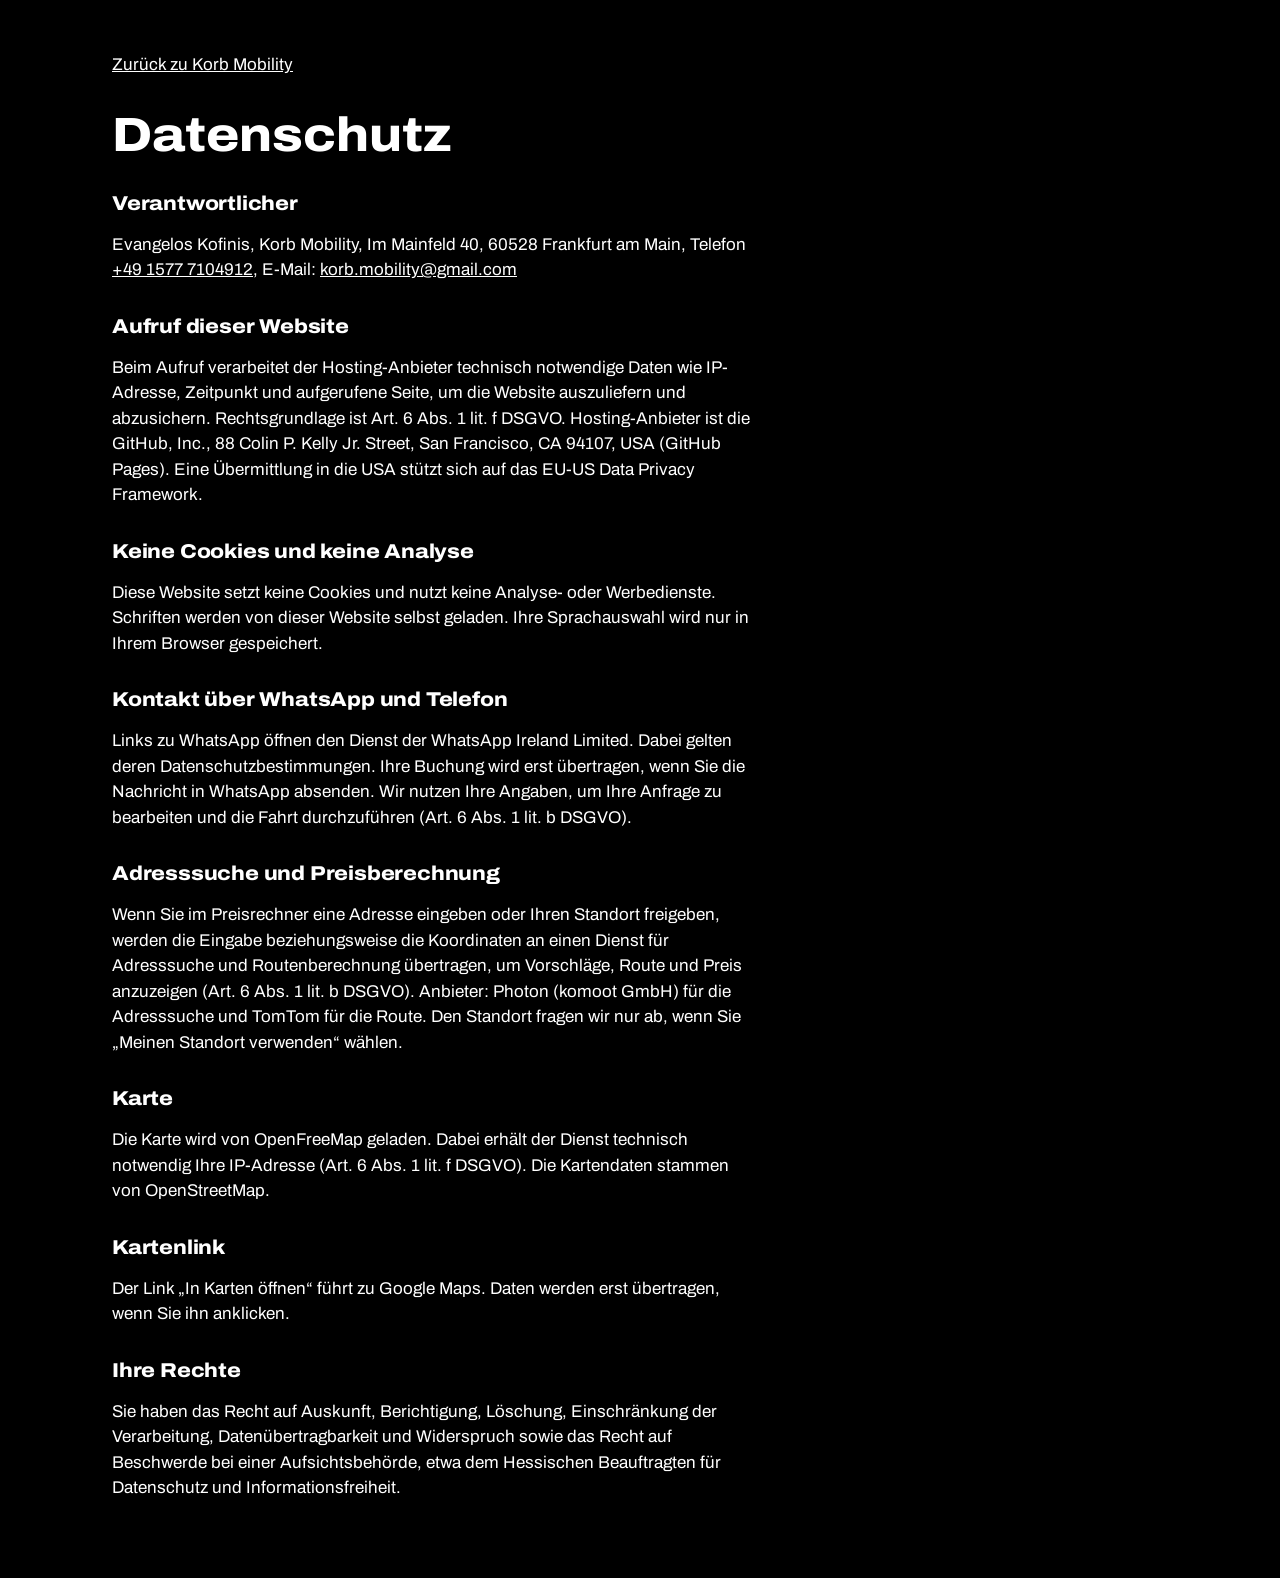
==== docs/datenschutz.html @ 304b6e79 "Publish the site with GitHub Pages Move the site to docs/, name GitHub as the hosting provider and s" ====
<!doctype html>
<html lang="de">
<head>
<meta charset="utf-8">
<meta name="viewport" content="width=device-width, initial-scale=1">
<title>Datenschutz | Korb Mobility</title>
<meta name="robots" content="noindex">
<link rel="icon" href="assets/favicon.svg" type="image/svg+xml">
<link rel="stylesheet" href="styles.css">
</head>
<body>
<main class="wrap legal">
  <a class="back" href="index.html">Zurück zu Korb Mobility</a>
  <h1>Datenschutz</h1>
  <h2>Verantwortlicher</h2>
  <p>Evangelos Kofinis, Korb Mobility, Im Mainfeld 40, 60528 Frankfurt am Main, Telefon <a href="tel:+4915777104912">+49 1577 7104912</a>, E-Mail: <a href="mailto:korb.mobility@gmail.com">korb.mobility@gmail.com</a></p>

  <h2>Aufruf dieser Website</h2>
  <p>Beim Aufruf verarbeitet der Hosting-Anbieter technisch notwendige Daten wie IP-Adresse, Zeitpunkt und aufgerufene Seite, um die Website auszuliefern und abzusichern. Rechtsgrundlage ist Art. 6 Abs. 1 lit. f DSGVO. Hosting-Anbieter ist die GitHub, Inc., 88 Colin P. Kelly Jr. Street, San Francisco, CA 94107, USA (GitHub Pages). Eine Übermittlung in die USA stützt sich auf das EU-US Data Privacy Framework.</p>

  <h2>Keine Cookies und keine Analyse</h2>
  <p>Diese Website setzt keine Cookies und nutzt keine Analyse- oder Werbedienste. Schriften werden von dieser Website selbst geladen. Ihre Sprachauswahl wird nur in Ihrem Browser gespeichert.</p>

  <h2>Kontakt über WhatsApp und Telefon</h2>
  <p>Links zu WhatsApp öffnen den Dienst der WhatsApp Ireland Limited. Dabei gelten deren Datenschutzbestimmungen. Ihre Buchung wird erst übertragen, wenn Sie die Nachricht in WhatsApp absenden. Wir nutzen Ihre Angaben, um Ihre Anfrage zu bearbeiten und die Fahrt durchzuführen (Art. 6 Abs. 1 lit. b DSGVO).</p>

  <h2>Adresssuche und Preisberechnung</h2>
  <p>Wenn Sie im Preisrechner eine Adresse eingeben oder Ihren Standort freigeben, werden die Eingabe beziehungsweise die Koordinaten an einen Dienst für Adresssuche und Routenberechnung übertragen, um Vorschläge, Route und Preis anzuzeigen (Art. 6 Abs. 1 lit. b DSGVO). Anbieter: Photon (komoot GmbH) für die Adresssuche und TomTom für die Route. Den Standort fragen wir nur ab, wenn Sie „Meinen Standort verwenden“ wählen.</p>

  <h2>Karte</h2>
  <p>Die Karte wird von OpenFreeMap geladen. Dabei erhält der Dienst technisch notwendig Ihre IP-Adresse (Art. 6 Abs. 1 lit. f DSGVO). Die Kartendaten stammen von OpenStreetMap.</p>

  <h2>Kartenlink</h2>
  <p>Der Link „In Karten öffnen“ führt zu Google Maps. Daten werden erst übertragen, wenn Sie ihn anklicken.</p>

  <h2>Ihre Rechte</h2>
  <p>Sie haben das Recht auf Auskunft, Berichtigung, Löschung, Einschränkung der Verarbeitung, Datenübertragbarkeit und Widerspruch sowie das Recht auf Beschwerde bei einer Aufsichtsbehörde, etwa dem Hessischen Beauftragten für Datenschutz und Informationsfreiheit.</p>
</main>
</body>
</html>
---- docs/styles.css ----
@font-face {
  font-family: "Archivo";
  src: url("assets/fonts/archivo.woff2") format("woff2");
  font-weight: 100 900;
  font-stretch: 62% 125%;
  font-display: swap;
}

:root {
  --mint: #3ddc84;
  --bg: #000;
  --fg: #fff;
  --muted: #a3a3a3;
  --line: #2e2e2e;
  --panel: #141414;
  --gutter: 16px;
}

* { box-sizing: border-box; }
[hidden] { display: none !important; }
html { -webkit-text-size-adjust: 100%; scroll-behavior: smooth; }
body {
  margin: 0;
  background: var(--bg);
  color: var(--fg);
  font: 400 17px/1.5 "Archivo", "Helvetica Neue", Arial, sans-serif;
  overflow-x: hidden;
}
.wrap { width: 100%; max-width: 1120px; margin-inline: auto; padding-inline: var(--gutter); }
a { color: inherit; }
:focus-visible { outline: 3px solid var(--mint); outline-offset: 3px; }

/* Language */
.topbar { position: absolute; top: 0; right: 0; z-index: 2; padding: 12px var(--gutter); }
.lang button {
  appearance: none; background: none; border: 0; color: inherit; opacity: .6;
  font: 600 14px/1 "Archivo", sans-serif; min-width: 44px; min-height: 44px; cursor: pointer;
}
.lang button[aria-pressed="true"] { opacity: 1; text-decoration: underline; text-underline-offset: 4px; }

/* Hero and wordmark */
.hero { position: relative; padding-block: 72px 40px; }
.mark { display: inline-block; margin: 0; font-weight: inherit; font-size: min(23.4vw, 268px); line-height: .8; }
.mark-row { display: flex; align-items: baseline; }
.mark-word { font-weight: 800; font-stretch: 125%; letter-spacing: -.02em; text-transform: uppercase; }
.mark-dot {
  flex: none; width: .21em; height: .21em; margin-left: .07em;
  border-radius: 50%; background: var(--mint);
  animation: arrive 1.1s cubic-bezier(.16, .84, .3, 1) .15s both;
}
.mark-sub {
  display: flex; justify-content: space-between; margin-top: .2em;
  font-size: .225em; line-height: 1; font-weight: 400; font-stretch: 125%; text-transform: uppercase;
}
@keyframes arrive {
  from { transform: translateX(-110vw); }
  to { transform: none; }
}
.tagline { margin: 28px 0 24px; font-size: clamp(20px, 2.4vw, 28px); line-height: 1.25; font-weight: 500; max-width: 26em; text-wrap: balance; }

/* Buttons */
.actions { display: grid; gap: 10px; }
.btn {
  display: inline-flex; align-items: center; justify-content: center; gap: 12px;
  min-height: 58px; padding: 12px 22px; border: 2px solid var(--fg); border-radius: 999px;
  background: transparent; color: inherit; cursor: pointer;
  font: 600 18px/1.15 "Archivo", sans-serif; text-decoration: none; text-align: center;
  transition: background-color .15s, color .15s;
}
.btn svg { width: 24px; height: 24px; flex: none; fill: currentColor; }
.btn:hover { background: var(--fg); color: var(--bg); }
.btn-main, .btn-main:hover { background: var(--mint); border-color: var(--mint); color: #000; }
.btn-main:hover { filter: brightness(1.08); }
.btn:active { transform: translateY(1px); }
.btn-small { min-height: 46px; padding: 8px 18px; font-size: 16px; border-width: 1.5px; }

.number { display: flex; flex-wrap: wrap; align-items: center; justify-content: space-between; gap: 2px 16px; margin: 18px 0 0; font-size: 18px; font-weight: 600; font-variant-numeric: tabular-nums; }
.link-btn {
  appearance: none; background: none; border: 0; padding: 12px 0; color: inherit; cursor: pointer;
  font: 400 15px/1 "Archivo", sans-serif; text-decoration: underline; text-underline-offset: 3px; text-align: left;
}

/* Sections */
.band { border-top: 1px solid var(--line); padding-block: 40px; }
.grid { display: grid; gap: 18px; }
h2 { margin: 0; font-size: 26px; line-height: 1.15; font-weight: 800; font-stretch: 112%; letter-spacing: -.01em; }
.lead { margin: 0 0 12px; font-size: 21px; line-height: 1.35; font-weight: 500; font-style: normal; max-width: 34em; }
.band p { max-width: 38em; }
.small { color: var(--muted); font-size: 14.5px; margin: 0; }
.todo { background: #fde047; color: #000; padding: 0 .25em; box-decoration-break: clone; -webkit-box-decoration-break: clone; }

.facts { margin: 0; }
.facts div { display: grid; grid-template-columns: 6.5em 1fr; gap: 12px; padding-block: 12px; border-top: 1px solid var(--line); }
.facts div:first-child { border-top: 0; padding-top: 0; }
.facts dt { color: var(--muted); }
.facts dd { margin: 0; }

.plain { list-style: none; margin: 0; padding: 0; }
.plain li { padding-block: 12px; border-top: 1px solid var(--line); max-width: 38em; }
.plain li:first-child { border-top: 0; padding-top: 0; }

.steps { list-style: none; counter-reset: s; margin: 0; padding: 0; display: grid; gap: 14px; }
.steps li { counter-increment: s; display: grid; grid-template-columns: 34px 1fr; gap: 12px; align-items: baseline; }
.steps li::before { content: counter(s); font-weight: 800; color: var(--mint); font-size: 22px; font-variant-numeric: tabular-nums; }

.faq details { border-top: 1px solid var(--line); }
.faq details:first-child { border-top: 0; }
.faq summary { min-height: 52px; padding-block: 13px; font-weight: 600; cursor: pointer; }
.faq details:first-child summary { padding-top: 0; min-height: 0; padding-bottom: 13px; }
.faq details p { margin: 0 0 16px; }

/* Price calculator */
.form { display: grid; grid-template-columns: repeat(2, 1fr); gap: 14px 10px; align-content: start; min-width: 0; }
.f-wide { grid-column: 1 / -1; }
.field { position: relative; display: grid; gap: 6px; min-width: 0; }
.field > label, .form > label { font-size: 15px; font-weight: 600; }
.form > label { display: grid; gap: 6px; min-width: 0; }
.form input, .form select {
  width: 100%; min-width: 0; min-height: 50px; padding: 10px 12px;
  border: 1.5px solid var(--muted); border-radius: 10px; background: #000; color: inherit;
  font: 400 17px/1.2 "Archivo", sans-serif; color-scheme: dark;
}
.form input::placeholder { color: var(--muted); }
.form label.check { display: flex; align-items: center; gap: 10px; font-weight: 500; }
.form .check input { width: 22px; min-height: 22px; height: 22px; flex: none; accent-color: var(--mint); }
.field .link-btn { justify-self: start; padding: 6px 0; font-size: 14.5px; }

.suggest {
  position: absolute; z-index: 5; top: 82px; left: 0; right: 0; margin: 0; padding: 4px; list-style: none;
  background: var(--panel); border: 1px solid #444; border-radius: 10px;
}
.suggest li { padding: 11px 10px; border-radius: 6px; cursor: pointer; font-size: 16px; line-height: 1.25; }
.suggest li:hover, .suggest li[aria-selected="true"] { background: #2a2a2a; }

.map { position: relative; height: 280px; border-radius: 14px; overflow: hidden; background: var(--panel); }
.map.off { display: none; }
.map .maplibregl-ctrl-attrib, .map .maplibregl-ctrl-attrib a { color: #111; }
.chips { display: flex; flex-wrap: wrap; gap: 8px; }
.chips button {
  min-height: 40px; padding: 6px 14px; border: 1px solid #555; border-radius: 999px; background: none; color: inherit;
  font: 500 15px/1 "Archivo", sans-serif; cursor: pointer;
}
.chips button:hover { border-color: var(--fg); }
.status { margin: 0; color: var(--muted); font-size: 15px; }
.status:empty { display: none; }

.price-box { padding: 16px; background: var(--panel); border-radius: 14px; }
.price { margin: 0; font-size: clamp(44px, 12vw, 64px); line-height: 1; font-weight: 800; font-stretch: 112%; letter-spacing: -.02em; font-variant-numeric: tabular-nums; }
.trip { margin: 8px 0 4px; font-weight: 500; }

.row { display: flex; flex-wrap: wrap; gap: 8px; margin: 18px 0 0; }

.qr { display: flex; gap: 32px; }
.qr figure { margin: 0; width: 176px; }
.qr img { display: block; width: 176px; height: 176px; background: #fff; border: 1px solid var(--line); }
.qr figcaption { margin-top: 10px; font-size: 15px; }
.only-desktop { display: none; }

.foot { border-top: 1px solid var(--line); padding-block: 26px 40px; font-size: 15px; }
.foot-row { display: flex; flex-wrap: wrap; gap: 8px 24px; }
.foot-row span { margin-right: auto; font-weight: 700; }

.toast {
  position: fixed; left: 50%; bottom: 40px; transform: translate(-50%, 16px); z-index: 7;
  padding: 10px 18px; border-radius: 999px; background: var(--mint); color: #000; font-weight: 600;
  opacity: 0; pointer-events: none; transition: opacity .18s, transform .18s; white-space: nowrap;
}
.toast.on { opacity: 1; transform: translate(-50%, 0); }

body[data-licensed="false"] .when-licensed,
body[data-licensed="true"] .when-unlicensed { display: none; }

/* Preview only */
.preview-bar {
  display: flex; flex-wrap: wrap; align-items: center; gap: 6px 12px; padding: 8px var(--gutter);
  background: #1d4ed8; color: #fff; font-size: 13px; font-weight: 600;
}
.preview-bar label { display: inline-flex; gap: 6px; align-items: center; }

/* Legal pages */
.legal { padding-block: 40px 60px; }
.legal .back { display: inline-block; padding-block: 12px; margin-bottom: 20px; }
.legal h1 { margin: 0 0 24px; font-size: clamp(32px, 6vw, 48px); line-height: 1.05; font-weight: 800; font-stretch: 112%; }
.legal h2 { margin: 32px 0 8px; font-size: 20px; }
.legal p, .legal li { max-width: 38em; }

@media (min-width: 620px) {
  .actions { grid-template-columns: 1.4fr 1fr 1fr; }
  .number { justify-content: flex-start; }
}
@media (min-width: 860px) {
  :root { --gutter: 32px; }
  .hero { padding-block: 88px 56px; }
  .band { padding-block: 64px; }
  .grid { grid-template-columns: 4fr 8fr; gap: 32px; }
  h2 { font-size: 30px; }
  .only-desktop { display: block; }
}

@media (prefers-reduced-motion: reduce) {
  html { scroll-behavior: auto; }
  *, *::before, *::after { animation: none !important; transition: none !important; }
}
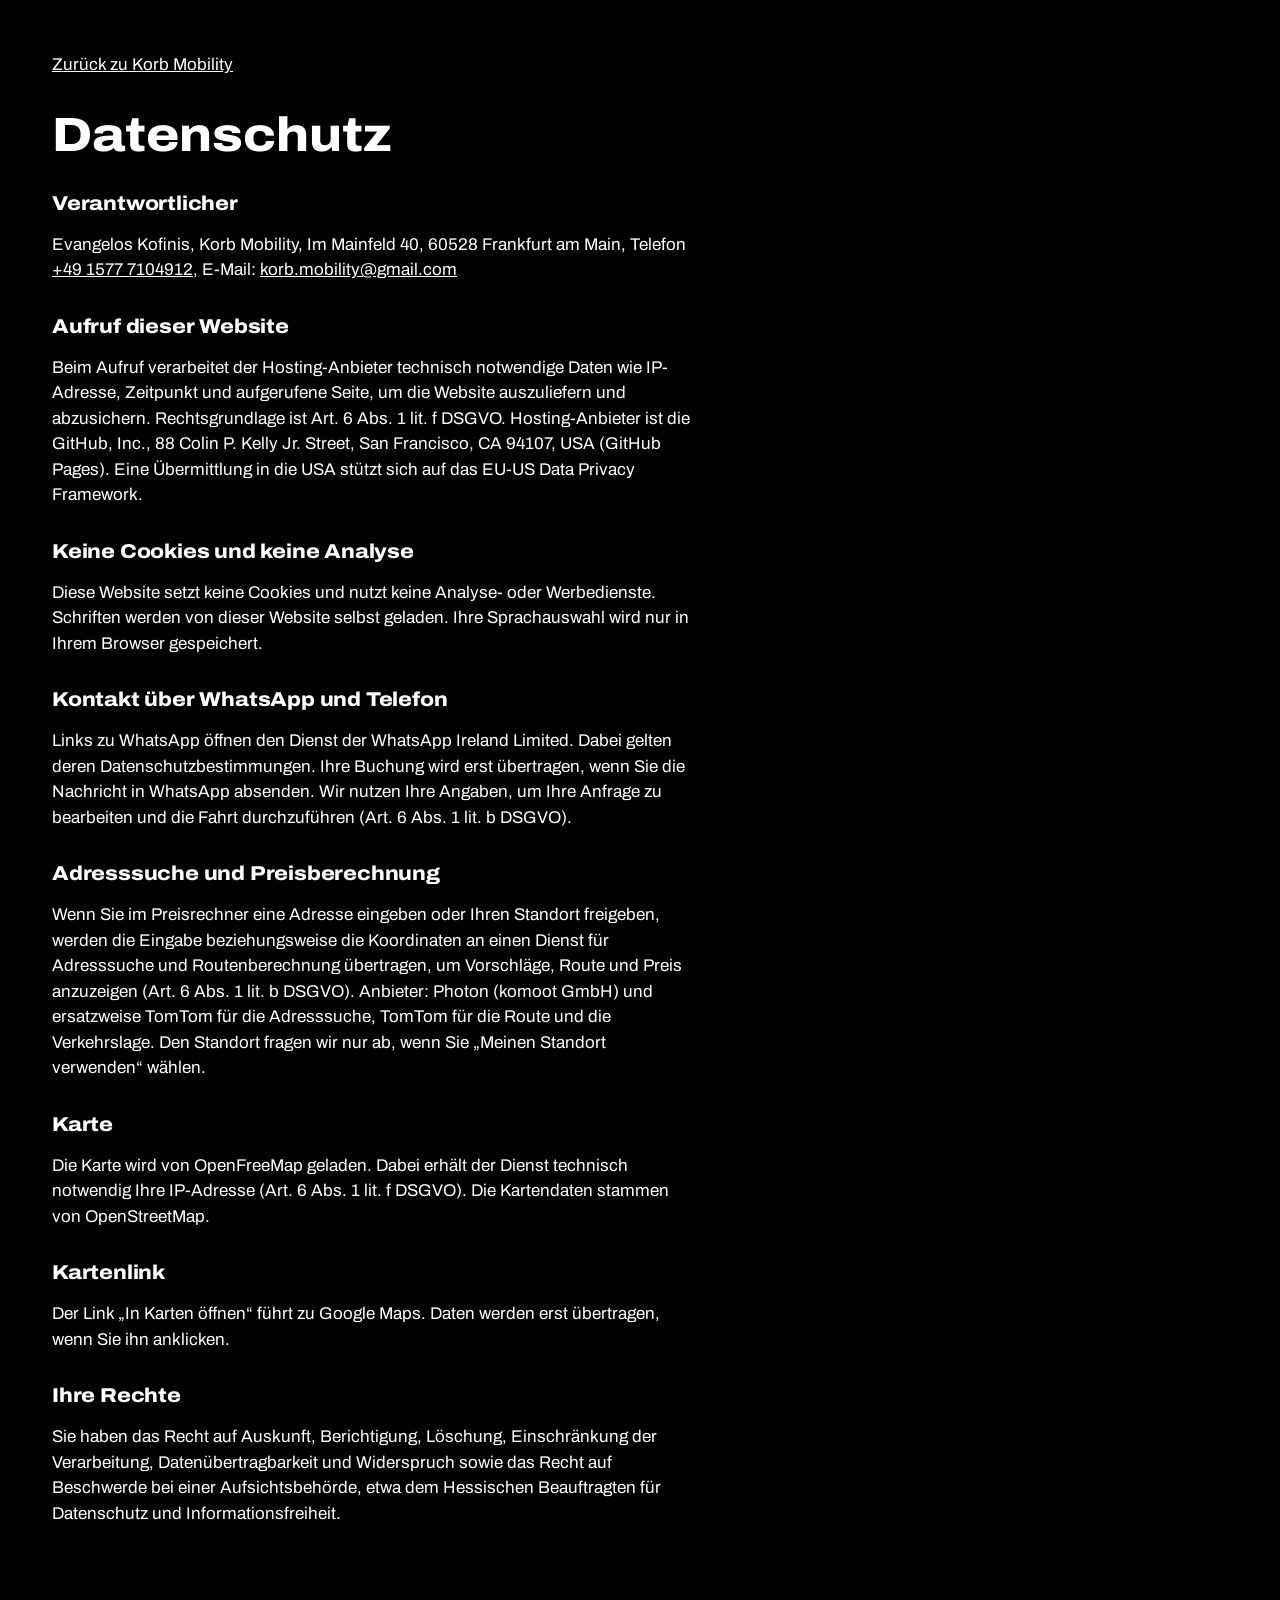
==== commit db029475: "Rebuild the homepage around the ride request Put the request form and map first, add now or later, s" ====
--- a/docs/datenschutz.html
+++ b/docs/datenschutz.html
@@ -6,7 +6,7 @@
 <title>Datenschutz | Korb Mobility</title>
 <meta name="robots" content="noindex">
 <link rel="icon" href="assets/favicon.svg" type="image/svg+xml">
-<link rel="stylesheet" href="styles.css">
+<link rel="stylesheet" href="styles.css?v=20261103c">
 </head>
 <body>
 <main class="wrap legal">
@@ -25,7 +25,7 @@
   <p>Links zu WhatsApp öffnen den Dienst der WhatsApp Ireland Limited. Dabei gelten deren Datenschutzbestimmungen. Ihre Buchung wird erst übertragen, wenn Sie die Nachricht in WhatsApp absenden. Wir nutzen Ihre Angaben, um Ihre Anfrage zu bearbeiten und die Fahrt durchzuführen (Art. 6 Abs. 1 lit. b DSGVO).</p>
 
   <h2>Adresssuche und Preisberechnung</h2>
-  <p>Wenn Sie im Preisrechner eine Adresse eingeben oder Ihren Standort freigeben, werden die Eingabe beziehungsweise die Koordinaten an einen Dienst für Adresssuche und Routenberechnung übertragen, um Vorschläge, Route und Preis anzuzeigen (Art. 6 Abs. 1 lit. b DSGVO). Anbieter: Photon (komoot GmbH) für die Adresssuche und TomTom für die Route. Den Standort fragen wir nur ab, wenn Sie „Meinen Standort verwenden“ wählen.</p>
+  <p>Wenn Sie im Preisrechner eine Adresse eingeben oder Ihren Standort freigeben, werden die Eingabe beziehungsweise die Koordinaten an einen Dienst für Adresssuche und Routenberechnung übertragen, um Vorschläge, Route und Preis anzuzeigen (Art. 6 Abs. 1 lit. b DSGVO). Anbieter: Photon (komoot GmbH) und ersatzweise TomTom für die Adresssuche, TomTom für die Route und die Verkehrslage. Den Standort fragen wir nur ab, wenn Sie „Meinen Standort verwenden“ wählen.</p>
 
   <h2>Karte</h2>
   <p>Die Karte wird von OpenFreeMap geladen. Dabei erhält der Dienst technisch notwendig Ihre IP-Adresse (Art. 6 Abs. 1 lit. f DSGVO). Die Kartendaten stammen von OpenStreetMap.</p>
--- a/docs/styles.css
+++ b/docs/styles.css
@@ -26,7 +26,7 @@
   font: 400 17px/1.5 "Archivo", "Helvetica Neue", Arial, sans-serif;
   overflow-x: hidden;
 }
-.wrap { width: 100%; max-width: 1120px; margin-inline: auto; padding-inline: var(--gutter); }
+.wrap { width: 100%; max-width: 1240px; margin-inline: auto; padding-inline: var(--gutter); }
 a { color: inherit; }
 :focus-visible { outline: 3px solid var(--mint); outline-offset: 3px; }
 
@@ -40,7 +40,7 @@
 
 /* Hero and wordmark */
 .hero { position: relative; padding-block: 72px 40px; }
-.mark { display: inline-block; margin: 0; font-weight: inherit; font-size: min(23.4vw, 268px); line-height: .8; }
+.mark { display: inline-block; margin: 0; font-weight: inherit; font-size: min(23.4vw, 296px); line-height: .8; }
 .mark-row { display: flex; align-items: baseline; }
 .mark-word { font-weight: 800; font-stretch: 125%; letter-spacing: -.02em; text-transform: uppercase; }
 .mark-dot {
@@ -87,7 +87,6 @@
 .lead { margin: 0 0 12px; font-size: 21px; line-height: 1.35; font-weight: 500; font-style: normal; max-width: 34em; }
 .band p { max-width: 38em; }
 .small { color: var(--muted); font-size: 14.5px; margin: 0; }
-.todo { background: #fde047; color: #000; padding: 0 .25em; box-decoration-break: clone; -webkit-box-decoration-break: clone; }
 
 .facts { margin: 0; }
 .facts div { display: grid; grid-template-columns: 6.5em 1fr; gap: 12px; padding-block: 12px; border-top: 1px solid var(--line); }
@@ -114,7 +113,8 @@
 .f-wide { grid-column: 1 / -1; }
 .field { position: relative; display: grid; gap: 6px; min-width: 0; }
 .field > label, .form > label { font-size: 15px; font-weight: 600; }
-.form > label { display: grid; gap: 6px; min-width: 0; }
+.form label, .later-row label { display: grid; gap: 6px; min-width: 0; }
+.form > label, .later-row label { font-size: 15px; font-weight: 600; }
 .form input, .form select {
   width: 100%; min-width: 0; min-height: 50px; padding: 10px 12px;
   border: 1.5px solid var(--muted); border-radius: 10px; background: #000; color: inherit;
@@ -170,6 +170,70 @@
 body[data-licensed="false"] .when-licensed,
 body[data-licensed="true"] .when-unlicensed { display: none; }
 
+/* Header */
+.nav { position: sticky; top: 0; z-index: 8; background: #000; border-bottom: 1px solid var(--line); }
+.nav-in { display: flex; align-items: center; justify-content: space-between; min-height: 56px; }
+.nav-mark { display: inline-flex; align-items: baseline; font-size: 26px; line-height: 1; text-decoration: none; }
+.nav-right { display: flex; align-items: center; }
+
+/* Ride request */
+.sr { position: absolute; width: 1px; height: 1px; margin: -1px; padding: 0; overflow: hidden; clip-path: inset(50%); white-space: nowrap; border: 0; }
+.ride { padding-block: 24px 40px; }
+.ride-grid { position: relative; }
+.ride-place { display: flex; align-items: center; gap: 6px; margin: 0 0 10px; color: var(--muted); font-size: 15px; }
+.ride-place svg { width: 18px; height: 18px; flex: none; fill: var(--mint); }
+.ride h1 { margin: 0 0 18px; font-size: clamp(36px, 10.5vw, 54px); line-height: 1; font-weight: 800; font-stretch: 112%; letter-spacing: -.02em; text-wrap: balance; }
+.ride .btn { min-height: 48px; font-size: 16px; padding: 8px 14px; }
+.ride .actions { grid-template-columns: 1fr 1fr; }
+.ride .actions .btn-main { grid-column: 1 / -1; }
+.ride .number { margin: 8px 0 18px; font-size: 16px; }
+.ride .btn-main[type="submit"] { min-height: 58px; font-size: 18px; }
+
+.seg { display: grid; grid-template-columns: 1fr 1fr; gap: 4px; margin: 0; padding: 4px; border: 0; border-radius: 12px; background: var(--panel); }
+.seg label { position: relative; display: block; cursor: pointer; }
+.seg input { position: absolute; opacity: 0; inset: 0; width: 100%; min-height: 0; height: 100%; margin: 0; cursor: pointer; }
+.seg span { display: flex; align-items: center; justify-content: center; min-height: 42px; padding: 4px 8px; border-radius: 9px; color: var(--muted); font-size: 15px; font-weight: 600; text-align: center; line-height: 1.15; }
+.seg input:checked + span { background: var(--fg); color: #000; }
+.seg input:focus-visible + span { outline: 3px solid var(--mint); outline-offset: 2px; }
+
+.route-box { position: relative; padding: 6px 52px 6px 44px; border-radius: 14px; background: var(--panel); }
+.route-box::before { content: ""; position: absolute; left: 21px; top: 40px; bottom: 40px; width: 2px; background: #666; }
+.route-box .field { position: relative; display: block; padding-block: 6px; }
+.route-box .field + .field { border-top: 1px solid #2e2e2e; }
+.route-box .field::before { content: ""; position: absolute; left: -29px; top: 50%; width: 12px; height: 12px; margin-top: -6px; background: var(--fg); border-radius: 50%; }
+.route-box .field + .field::before { background: var(--mint); border-radius: 2px; }
+.route-box label { display: block; color: var(--muted); font-size: 13px; font-weight: 500; }
+.route-box input { min-height: 34px; padding: 2px 0; border: 0; border-radius: 0; background: transparent; }
+.route-box input:focus-visible { outline: 0; }
+.route-box:focus-within { box-shadow: inset 0 0 0 2px var(--mint); }
+.route-box .suggest { top: calc(100% + 4px); left: -40px; right: -48px; z-index: 20; box-shadow: 0 12px 32px rgba(0, 0, 0, .7); }
+.icon-btn { position: absolute; display: grid; place-items: center; width: 44px; height: 44px; padding: 0; border: 0; border-radius: 50%; background: none; color: inherit; cursor: pointer; }
+.form .field .icon-btn { padding: 0; }
+.icon-btn svg { width: 22px; height: 22px; fill: currentColor; }
+.icon-btn:hover { background: #2a2a2a; }
+.route-box .icon-btn { right: -48px; top: 50%; margin-top: -22px; }
+
+.later-row { display: grid; grid-template-columns: 1fr 1fr; gap: 10px; }
+
+.quote { padding: 18px; border-radius: 14px; background: var(--panel); box-shadow: inset 0 0 0 2px var(--mint); }
+.quote-top { display: flex; align-items: flex-start; justify-content: space-between; gap: 12px; }
+.quote-class { margin: 0 0 2px; font-weight: 700; font-size: 18px; line-height: 1.2; }
+.quote .price { font-size: clamp(34px, 9.5vw, 44px); white-space: nowrap; }
+.quote-facts { display: grid; grid-template-columns: repeat(2, 1fr); gap: 12px 16px; margin: 16px 0 12px; padding-top: 14px; border-top: 1px solid var(--line); }
+.quote-facts dt { color: var(--muted); font-size: 13.5px; }
+.quote-facts dd { margin: 0; font-weight: 600; font-variant-numeric: tabular-nums; }
+
+.sticky-send { position: fixed; left: 0; right: 0; bottom: 0; z-index: 7; display: flex; align-items: center; justify-content: space-between; gap: 14px; padding: 10px var(--gutter) calc(10px + env(safe-area-inset-bottom)); background: #000; border-top: 1px solid var(--line); }
+.sticky-send span { font-size: 24px; font-weight: 800; font-variant-numeric: tabular-nums; white-space: nowrap; }
+.sticky-send .btn { min-height: 48px; padding: 8px 16px; font-size: 16px; }
+
+.benefits { list-style: none; display: grid; gap: 22px; margin: 24px 0 0; padding: 0; }
+.benefits strong { display: block; margin-bottom: 4px; font-size: 19px; line-height: 1.25; }
+.benefits span { color: #d4d4d4; }
+
+.foot-mark { display: block; margin: 8px 0 32px; }
+.foot-mark .mark-dot { animation: none; }
+
 /* Preview only */
 .preview-bar {
   display: flex; flex-wrap: wrap; align-items: center; gap: 6px 12px; padding: 8px var(--gutter);
@@ -185,8 +249,8 @@
 .legal p, .legal li { max-width: 38em; }
 
 @media (min-width: 620px) {
-  .actions { grid-template-columns: 1.4fr 1fr 1fr; }
   .number { justify-content: flex-start; }
+  .benefits { grid-template-columns: repeat(2, 1fr); gap: 28px 40px; }
 }
 @media (min-width: 860px) {
   :root { --gutter: 32px; }
@@ -195,6 +259,12 @@
   .grid { grid-template-columns: 4fr 8fr; gap: 32px; }
   h2 { font-size: 30px; }
   .only-desktop { display: block; }
+  .ride { padding-block: 40px 64px; }
+  .ride-grid { min-height: 780px; }
+  .ride-panel { width: 440px; max-width: 42%; min-width: 400px; }
+  .ride .map { position: absolute; top: 0; bottom: 0; right: var(--gutter); left: calc(var(--gutter) + 480px); height: auto; border-radius: 18px; }
+  .benefits { grid-template-columns: repeat(4, 1fr); }
+  .sticky-send { display: none; }
 }
 
 @media (prefers-reduced-motion: reduce) {
